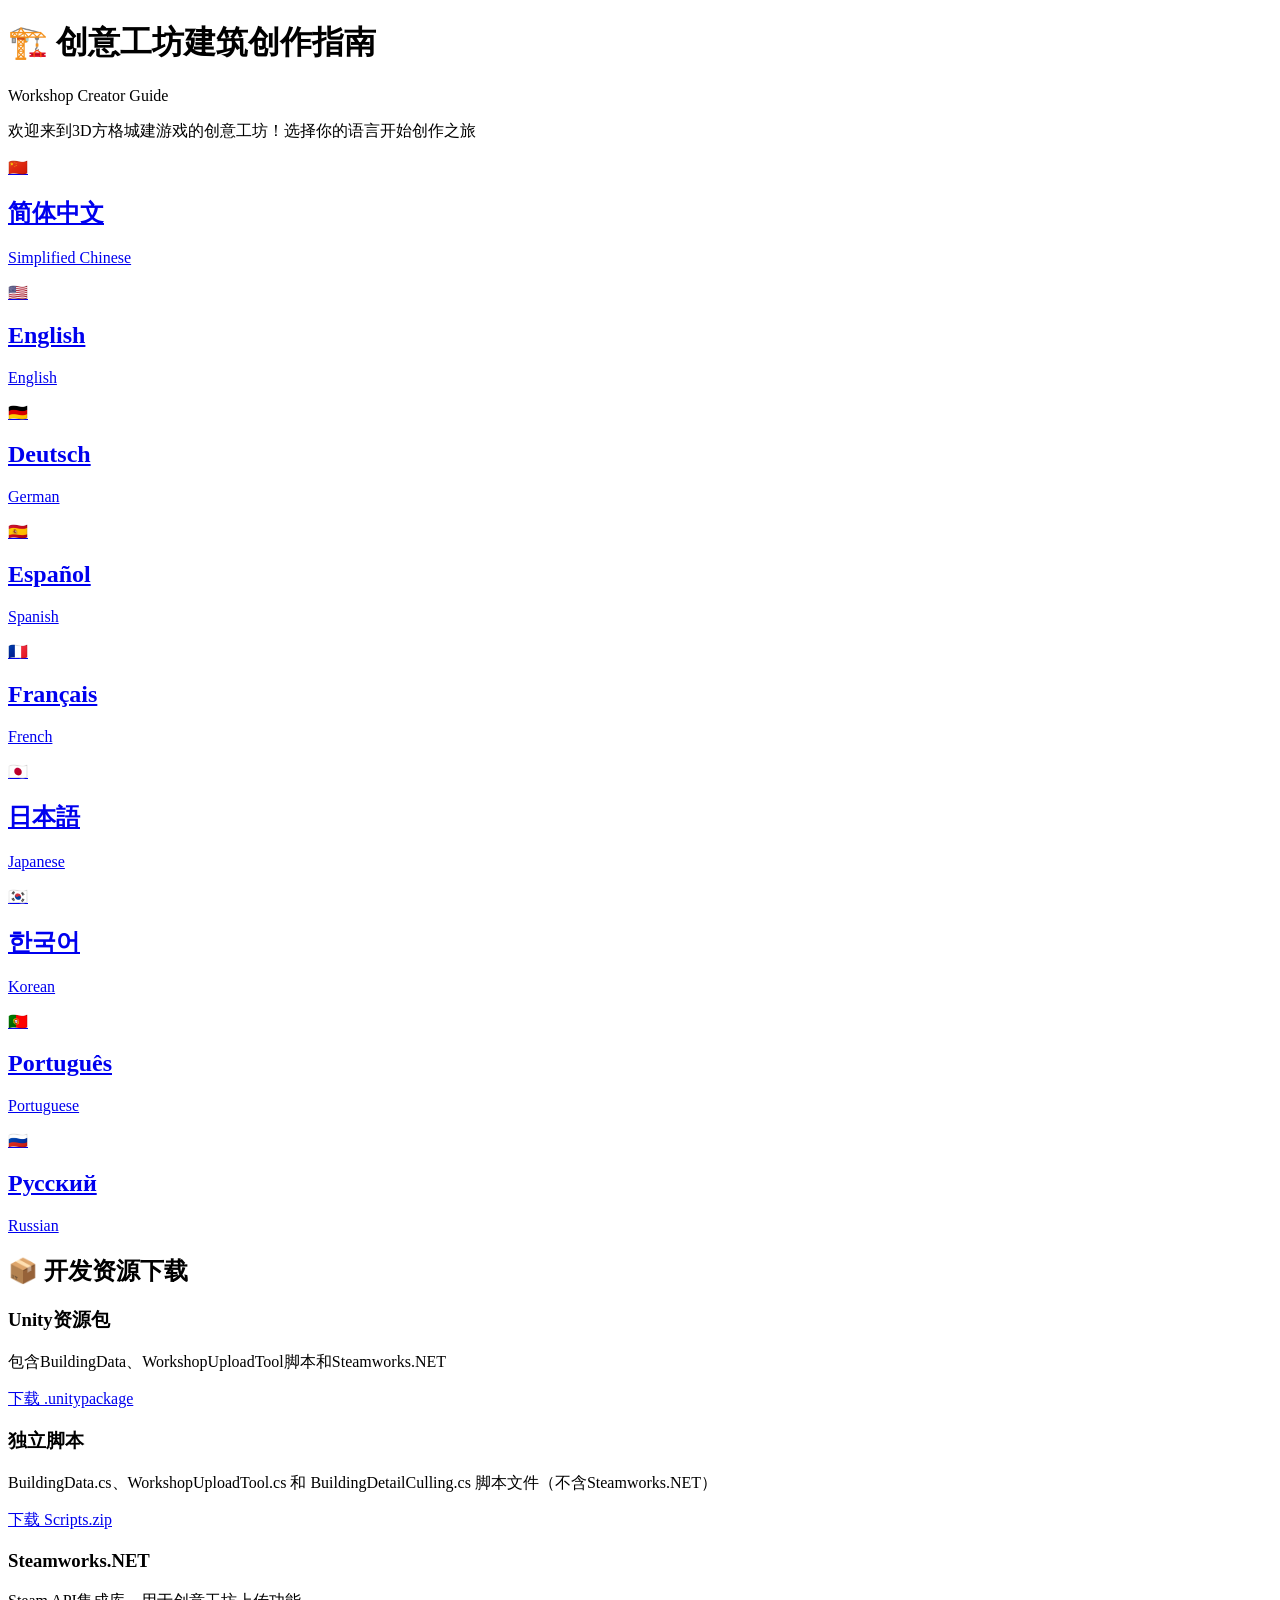
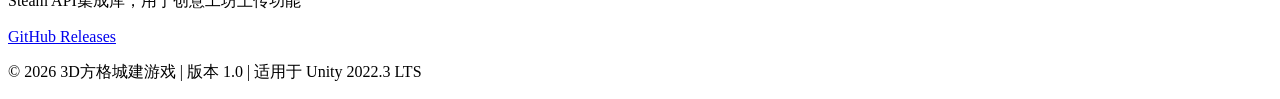
==== index.html @ 991a3f61 "Add files via upload" ====
<!DOCTYPE html>
<html lang="zh-CN">
<head>
    <meta charset="UTF-8">
    <meta name="viewport" content="width=device-width, initial-scale=1.0">
    <title>创意工坊建筑创作指南 - Workshop Creator Guide</title>
    <link rel="stylesheet" href="style.css">
</head>
<body>
    <div class="container">
        <header class="hero">
            <h1>🏗️ 创意工坊建筑创作指南</h1>
            <p class="subtitle">Workshop Creator Guide</p>
            <p class="description">欢迎来到3D方格城建游戏的创意工坊！选择你的语言开始创作之旅</p>
        </header>

        <main class="language-grid">
            <a href="zh.html" class="language-card primary">
                <span class="flag">🇨🇳</span>
                <h2>简体中文</h2>
                <p>Simplified Chinese</p>
            </a>

            <a href="en.html" class="language-card">
                <span class="flag">🇺🇸</span>
                <h2>English</h2>
                <p>English</p>
            </a>

            <a href="de.html" class="language-card">
                <span class="flag">🇩🇪</span>
                <h2>Deutsch</h2>
                <p>German</p>
            </a>

            <a href="es.html" class="language-card">
                <span class="flag">🇪🇸</span>
                <h2>Español</h2>
                <p>Spanish</p>
            </a>

            <a href="fr.html" class="language-card">
                <span class="flag">🇫🇷</span>
                <h2>Français</h2>
                <p>French</p>
            </a>

            <a href="ja.html" class="language-card">
                <span class="flag">🇯🇵</span>
                <h2>日本語</h2>
                <p>Japanese</p>
            </a>

            <a href="ko.html" class="language-card">
                <span class="flag">🇰🇷</span>
                <h2>한국어</h2>
                <p>Korean</p>
            </a>

            <a href="pt.html" class="language-card">
                <span class="flag">🇵🇹</span>
                <h2>Português</h2>
                <p>Portuguese</p>
            </a>

            <a href="ru.html" class="language-card">
                <span class="flag">🇷🇺</span>
                <h2>Русский</h2>
                <p>Russian</p>
            </a>
        </main>

        <section class="downloads-section">
            <h2>📦 开发资源下载</h2>
            <div class="download-grid">
                <div class="download-card">
                    <h3>Unity资源包</h3>
                    <p>包含BuildingData、WorkshopUploadTool脚本和Steamworks.NET</p>
                    <a href="#" class="btn-download" onclick="alert('请替换为实际下载链接')">下载 .unitypackage</a>
                </div>
                <div class="download-card">
                    <h3>独立脚本</h3>
                    <p>BuildingData.cs、WorkshopUploadTool.cs 和 BuildingDetailCulling.cs 脚本文件（不含Steamworks.NET）</p>
                    <a href="#" class="btn-download" onclick="alert('请替换为实际下载链接')">下载 Scripts.zip</a>
                </div>
                <div class="download-card">
                    <h3>Steamworks.NET</h3>
                    <p>Steam API集成库，用于创意工坊上传功能</p>
                    <a href="https://github.com/rlabrecque/Steamworks.NET/releases" target="_blank" class="btn-download">GitHub Releases</a>
                </div>
            </div>
        </section>

        <footer>
            <p>© 2026 3D方格城建游戏 | 版本 1.0 | 适用于 Unity 2022.3 LTS</p>
        </footer>
    </div>
</body>
</html>
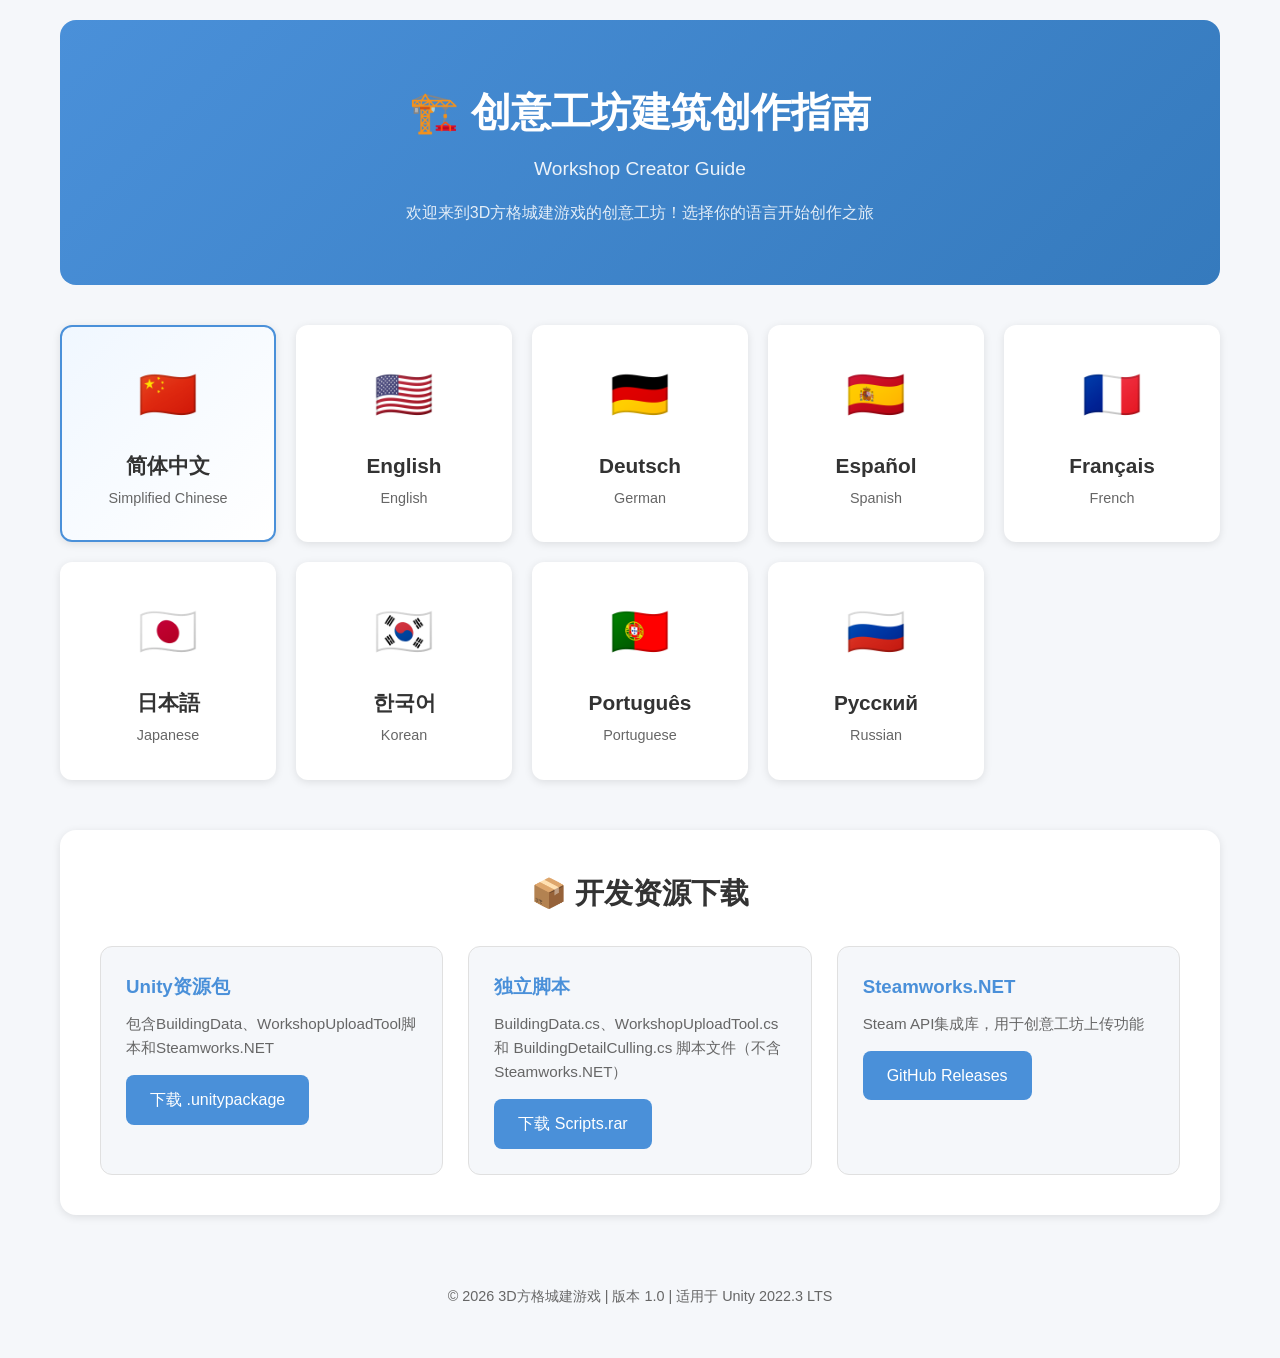
==== commit 5fbc8f20: "Add files via upload" ====
--- a/index.html
+++ b/index.html
@@ -76,12 +76,12 @@
                 <div class="download-card">
                     <h3>Unity资源包</h3>
                     <p>包含BuildingData、WorkshopUploadTool脚本和Steamworks.NET</p>
-                    <a href="#" class="btn-download" onclick="alert('请替换为实际下载链接')">下载 .unitypackage</a>
+                    <a href="https://github.com/dennianp98/gridrealm-workshop-creator-guide/blob/main/WorkshopUpload.unitypackage" class="btn-download">下载 .unitypackage</a>
                 </div>
                 <div class="download-card">
                     <h3>独立脚本</h3>
                     <p>BuildingData.cs、WorkshopUploadTool.cs 和 BuildingDetailCulling.cs 脚本文件（不含Steamworks.NET）</p>
-                    <a href="#" class="btn-download" onclick="alert('请替换为实际下载链接')">下载 Scripts.zip</a>
+                    <a href="https://github.com/dennianp98/gridrealm-workshop-creator-guide/blob/main/Scripts.rar" class="btn-download">下载 Scripts.rar</a>
                 </div>
                 <div class="download-card">
                     <h3>Steamworks.NET</h3>
--- a/style.css
+++ b/style.css
@@ -0,0 +1,403 @@
+/* 基础样式重置 */
+* {
+    margin: 0;
+    padding: 0;
+    box-sizing: border-box;
+}
+
+:root {
+    --primary-color: #4a90d9;
+    --primary-dark: #357abd;
+    --secondary-color: #5cb85c;
+    --warning-color: #f0ad4e;
+    --danger-color: #d9534f;
+    --bg-color: #f5f7fa;
+    --card-bg: #ffffff;
+    --text-primary: #333333;
+    --text-secondary: #666666;
+    --border-color: #e0e0e0;
+    --shadow: 0 2px 8px rgba(0, 0, 0, 0.1);
+    --shadow-hover: 0 4px 16px rgba(0, 0, 0, 0.15);
+}
+
+body {
+    font-family: -apple-system, BlinkMacSystemFont, 'Segoe UI', 'PingFang SC', 'Hiragino Sans GB', 'Microsoft YaHei', sans-serif;
+    background-color: var(--bg-color);
+    color: var(--text-primary);
+    line-height: 1.6;
+}
+
+.container {
+    max-width: 1200px;
+    margin: 0 auto;
+    padding: 20px;
+}
+
+/* 引导页样式 */
+.hero {
+    text-align: center;
+    padding: 60px 20px;
+    background: linear-gradient(135deg, var(--primary-color) 0%, var(--primary-dark) 100%);
+    border-radius: 16px;
+    color: white;
+    margin-bottom: 40px;
+}
+
+.hero h1 {
+    font-size: 2.5rem;
+    margin-bottom: 10px;
+}
+
+.hero .subtitle {
+    font-size: 1.2rem;
+    opacity: 0.9;
+    margin-bottom: 15px;
+}
+
+.hero .description {
+    font-size: 1rem;
+    opacity: 0.85;
+}
+
+/* 语言选择网格 */
+.language-grid {
+    display: grid;
+    grid-template-columns: repeat(auto-fit, minmax(200px, 1fr));
+    gap: 20px;
+    margin-bottom: 50px;
+}
+
+.language-card {
+    display: flex;
+    flex-direction: column;
+    align-items: center;
+    padding: 30px 20px;
+    background: var(--card-bg);
+    border-radius: 12px;
+    text-decoration: none;
+    color: var(--text-primary);
+    box-shadow: var(--shadow);
+    transition: all 0.3s ease;
+    border: 2px solid transparent;
+}
+
+.language-card:hover {
+    transform: translateY(-5px);
+    box-shadow: var(--shadow-hover);
+    border-color: var(--primary-color);
+}
+
+.language-card.primary {
+    border-color: var(--primary-color);
+    background: linear-gradient(135deg, #f0f7ff 0%, #ffffff 100%);
+}
+
+.language-card .flag {
+    font-size: 3rem;
+    margin-bottom: 15px;
+}
+
+.language-card h2 {
+    font-size: 1.3rem;
+    margin-bottom: 5px;
+}
+
+.language-card p {
+    color: var(--text-secondary);
+    font-size: 0.9rem;
+}
+
+/* 下载区域 */
+.downloads-section {
+    background: var(--card-bg);
+    padding: 40px;
+    border-radius: 16px;
+    box-shadow: var(--shadow);
+    margin-bottom: 40px;
+}
+
+.downloads-section h2 {
+    text-align: center;
+    margin-bottom: 30px;
+    font-size: 1.8rem;
+}
+
+.download-grid {
+    display: grid;
+    grid-template-columns: repeat(auto-fit, minmax(300px, 1fr));
+    gap: 25px;
+}
+
+.download-card {
+    padding: 25px;
+    background: var(--bg-color);
+    border-radius: 12px;
+    border: 1px solid var(--border-color);
+}
+
+.download-card h3 {
+    margin-bottom: 10px;
+    color: var(--primary-color);
+}
+
+.download-card p {
+    color: var(--text-secondary);
+    margin-bottom: 15px;
+    font-size: 0.95rem;
+}
+
+.btn-download {
+    display: inline-block;
+    padding: 12px 24px;
+    background: var(--primary-color);
+    color: white;
+    text-decoration: none;
+    border-radius: 8px;
+    font-weight: 500;
+    transition: background 0.3s ease;
+}
+
+.btn-download:hover {
+    background: var(--primary-dark);
+}
+
+/* 页脚 */
+footer {
+    text-align: center;
+    padding: 30px;
+    color: var(--text-secondary);
+    font-size: 0.9rem;
+}
+
+/* ========== 内容页样式 ========== */
+.guide-container {
+    max-width: 900px;
+    margin: 0 auto;
+    background: var(--card-bg);
+    padding: 40px 50px;
+    border-radius: 16px;
+    box-shadow: var(--shadow);
+}
+
+.guide-header {
+    text-align: center;
+    padding-bottom: 30px;
+    border-bottom: 2px solid var(--border-color);
+    margin-bottom: 40px;
+}
+
+.guide-header h1 {
+    font-size: 2.2rem;
+    color: var(--primary-color);
+    margin-bottom: 10px;
+}
+
+.guide-header .version {
+    color: var(--text-secondary);
+    font-size: 0.95rem;
+}
+
+.back-link {
+    display: inline-flex;
+    align-items: center;
+    color: var(--primary-color);
+    text-decoration: none;
+    margin-bottom: 20px;
+    font-weight: 500;
+}
+
+.back-link:hover {
+    text-decoration: underline;
+}
+
+/* 内容样式 */
+.guide-content h2 {
+    font-size: 1.6rem;
+    color: var(--primary-color);
+    margin: 40px 0 20px;
+    padding-bottom: 10px;
+    border-bottom: 2px solid var(--border-color);
+}
+
+.guide-content h3 {
+    font-size: 1.3rem;
+    color: var(--text-primary);
+    margin: 30px 0 15px;
+}
+
+.guide-content h4 {
+    font-size: 1.1rem;
+    color: var(--text-secondary);
+    margin: 20px 0 10px;
+}
+
+.guide-content p {
+    margin-bottom: 15px;
+    line-height: 1.8;
+}
+
+.guide-content ul,
+.guide-content ol {
+    margin: 15px 0 15px 25px;
+}
+
+.guide-content li {
+    margin-bottom: 8px;
+    line-height: 1.7;
+}
+
+/* 警告框 */
+.warning-box {
+    background: #fff3cd;
+    border-left: 4px solid var(--warning-color);
+    padding: 20px;
+    margin: 20px 0;
+    border-radius: 0 8px 8px 0;
+}
+
+.warning-box strong {
+    color: #856404;
+}
+
+.tip-box {
+    background: #d4edda;
+    border-left: 4px solid var(--secondary-color);
+    padding: 20px;
+    margin: 20px 0;
+    border-radius: 0 8px 8px 0;
+}
+
+.tip-box strong {
+    color: #155724;
+}
+
+/* 表格样式 */
+.guide-content table {
+    width: 100%;
+    border-collapse: collapse;
+    margin: 20px 0;
+    background: var(--card-bg);
+}
+
+.guide-content th,
+.guide-content td {
+    padding: 12px 15px;
+    text-align: left;
+    border: 1px solid var(--border-color);
+}
+
+.guide-content th {
+    background: var(--bg-color);
+    font-weight: 600;
+    color: var(--primary-color);
+}
+
+.guide-content tr:nth-child(even) {
+    background: #fafafa;
+}
+
+/* 代码块 */
+.code-block {
+    background: #2d2d2d;
+    color: #f8f8f2;
+    padding: 20px;
+    border-radius: 8px;
+    overflow-x: auto;
+    font-family: 'Consolas', 'Monaco', monospace;
+    font-size: 0.9rem;
+    margin: 15px 0;
+}
+
+/* 复选框列表 */
+.checklist {
+    list-style: none;
+    margin-left: 0 !important;
+}
+
+.checklist li {
+    padding-left: 30px;
+    position: relative;
+}
+
+.checklist li::before {
+    content: "☐";
+    position: absolute;
+    left: 0;
+    color: var(--primary-color);
+    font-size: 1.2rem;
+}
+
+/* 步骤卡片 */
+.step-card {
+    background: var(--bg-color);
+    border-radius: 12px;
+    padding: 25px;
+    margin: 20px 0;
+    border: 1px solid var(--border-color);
+}
+
+.step-card h4 {
+    color: var(--primary-color);
+    margin-top: 0;
+    font-size: 1.2rem;
+}
+
+/* 图片容器 */
+.image-container {
+    text-align: center;
+    margin: 25px 0;
+    padding: 20px;
+    background: var(--bg-color);
+    border-radius: 12px;
+}
+
+.image-container img {
+    max-width: 100%;
+    height: auto;
+    border-radius: 8px;
+    box-shadow: var(--shadow);
+}
+
+.image-caption {
+    margin-top: 10px;
+    color: var(--text-secondary);
+    font-size: 0.9rem;
+}
+
+/* 响应式设计 */
+@media (max-width: 768px) {
+    .hero h1 {
+        font-size: 1.8rem;
+    }
+    
+    .language-grid {
+        grid-template-columns: repeat(2, 1fr);
+        gap: 15px;
+    }
+    
+    .language-card {
+        padding: 20px 15px;
+    }
+    
+    .language-card .flag {
+        font-size: 2rem;
+    }
+    
+    .guide-container {
+        padding: 25px;
+    }
+    
+    .downloads-section {
+        padding: 25px;
+    }
+}
+
+@media (max-width: 480px) {
+    .language-grid {
+        grid-template-columns: 1fr;
+    }
+    
+    .download-grid {
+        grid-template-columns: 1fr;
+    }
+}
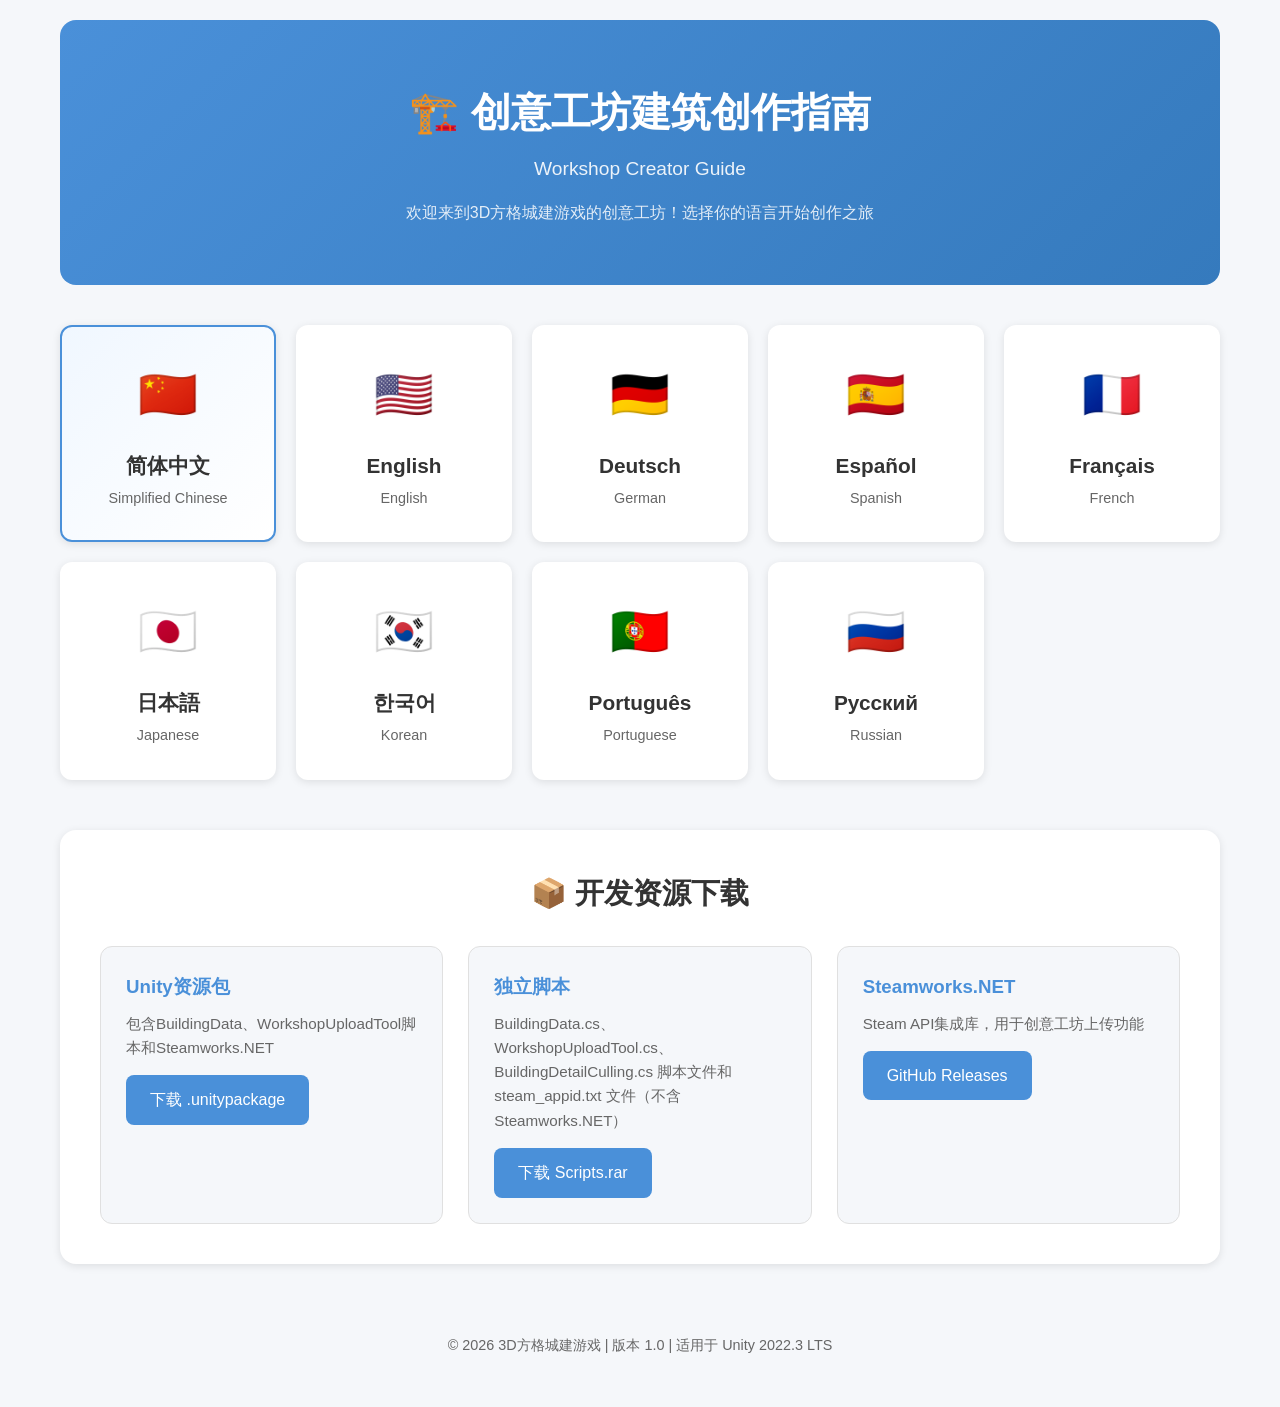
==== commit 536359dd: "Add files via upload" ====
--- a/index.html
+++ b/index.html
@@ -80,7 +80,7 @@
                 </div>
                 <div class="download-card">
                     <h3>独立脚本</h3>
-                    <p>BuildingData.cs、WorkshopUploadTool.cs 和 BuildingDetailCulling.cs 脚本文件（不含Steamworks.NET）</p>
+                    <p>BuildingData.cs、WorkshopUploadTool.cs、BuildingDetailCulling.cs 脚本文件和 steam_appid.txt 文件（不含Steamworks.NET）</p>
                     <a href="https://github.com/dennianp98/gridrealm-workshop-creator-guide/blob/main/Scripts.rar" class="btn-download">下载 Scripts.rar</a>
                 </div>
                 <div class="download-card">
